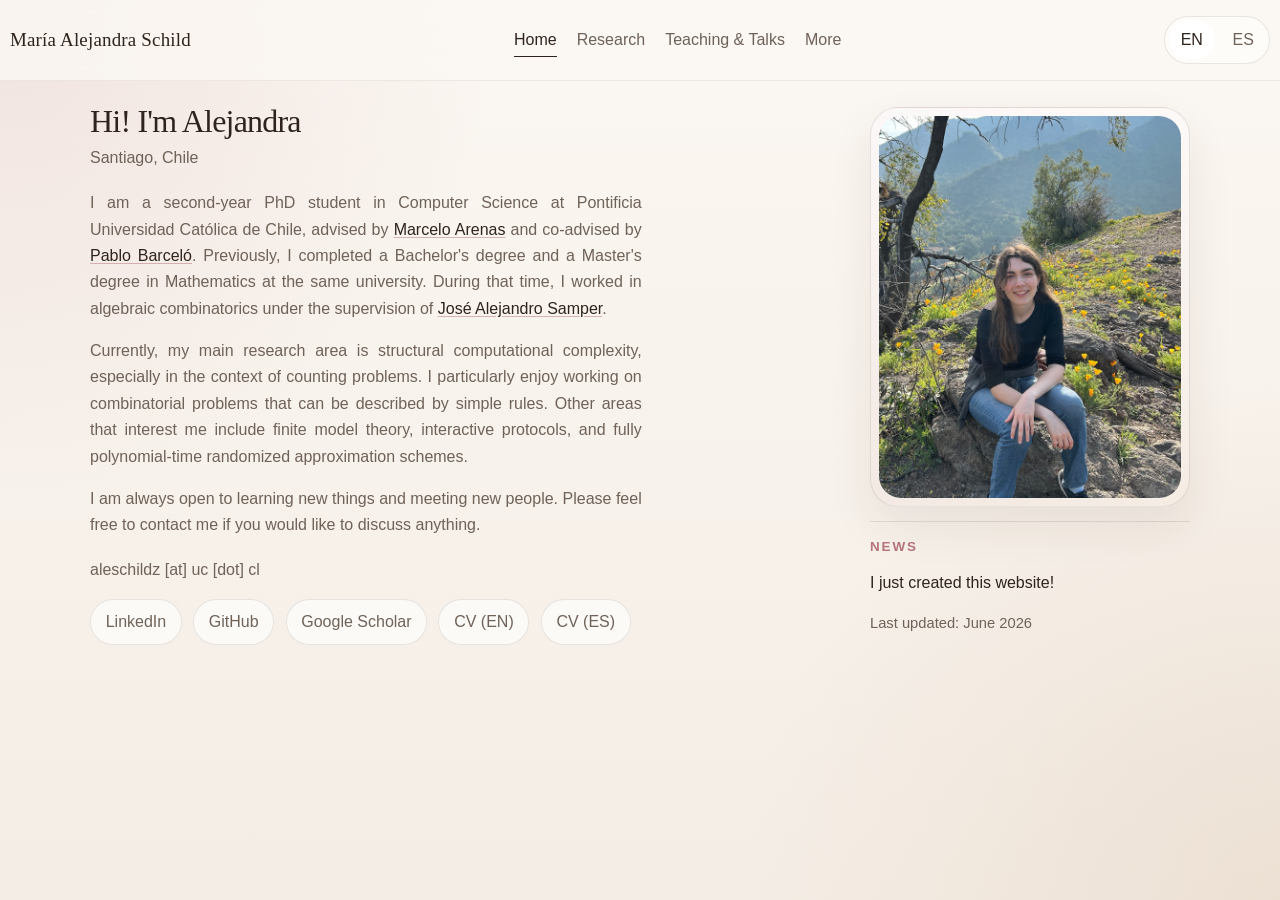
==== index.html @ b71dc9b8 "Initial GitHub Pages site" ====
<!DOCTYPE html>
<html lang="en">
  <head>
    <meta charset="UTF-8" />
    <meta name="viewport" content="width=device-width, initial-scale=1.0" />
    <title>Your Name</title>
    <meta
      name="description"
      content="A bilingual academic website with a light, minimal structure."
    />
    <script>
      window.__assetVersion = Date.now().toString();

      const stylesheet = document.createElement("link");
      stylesheet.rel = "stylesheet";
      stylesheet.href = `assets/styles.css?v=${window.__assetVersion}`;
      document.head.appendChild(stylesheet);
    </script>
    <script type="module">
      import(`./assets/app.js?v=${window.__assetVersion}`);
    </script>
  </head>
  <body data-page="home">
    <div class="page-chrome">
      <header class="site-header">
        <div class="shell nav-shell">
          <a class="brand" href="index.html" id="brand-name"></a>
          <nav class="site-nav" id="site-nav" aria-label="Primary"></nav>
          <div class="language-switch" aria-label="Language switcher">
            <button type="button" data-lang-option="en">EN</button>
            <button type="button" data-lang-option="es">ES</button>
          </div>
        </div>
      </header>

      <main class="shell home-shell">
        <section class="home-layout">
          <div class="home-copy">
            <h1 id="home-title"></h1>
            <p class="home-meta" id="home-meta"></p>
            <div class="prose intro-text" id="home-intro"></div>
            <div class="contact-list" id="home-contact"></div>
            <div class="link-row" id="home-links"></div>
          </div>

          <aside class="home-side">
            <div class="photo-frame" id="photo-frame"></div>
            <section class="news-block">
              <h2 id="news-title"></h2>
              <ul class="news-list" id="news-list"></ul>
              <p class="news-updated" id="news-updated"></p>
            </section>
          </aside>
        </section>
      </main>

      <footer class="site-footer">
        <div class="shell footer-shell" id="footer-shell">
          <p id="footer-text"></p>
        </div>
      </footer>
    </div>
  </body>
</html>
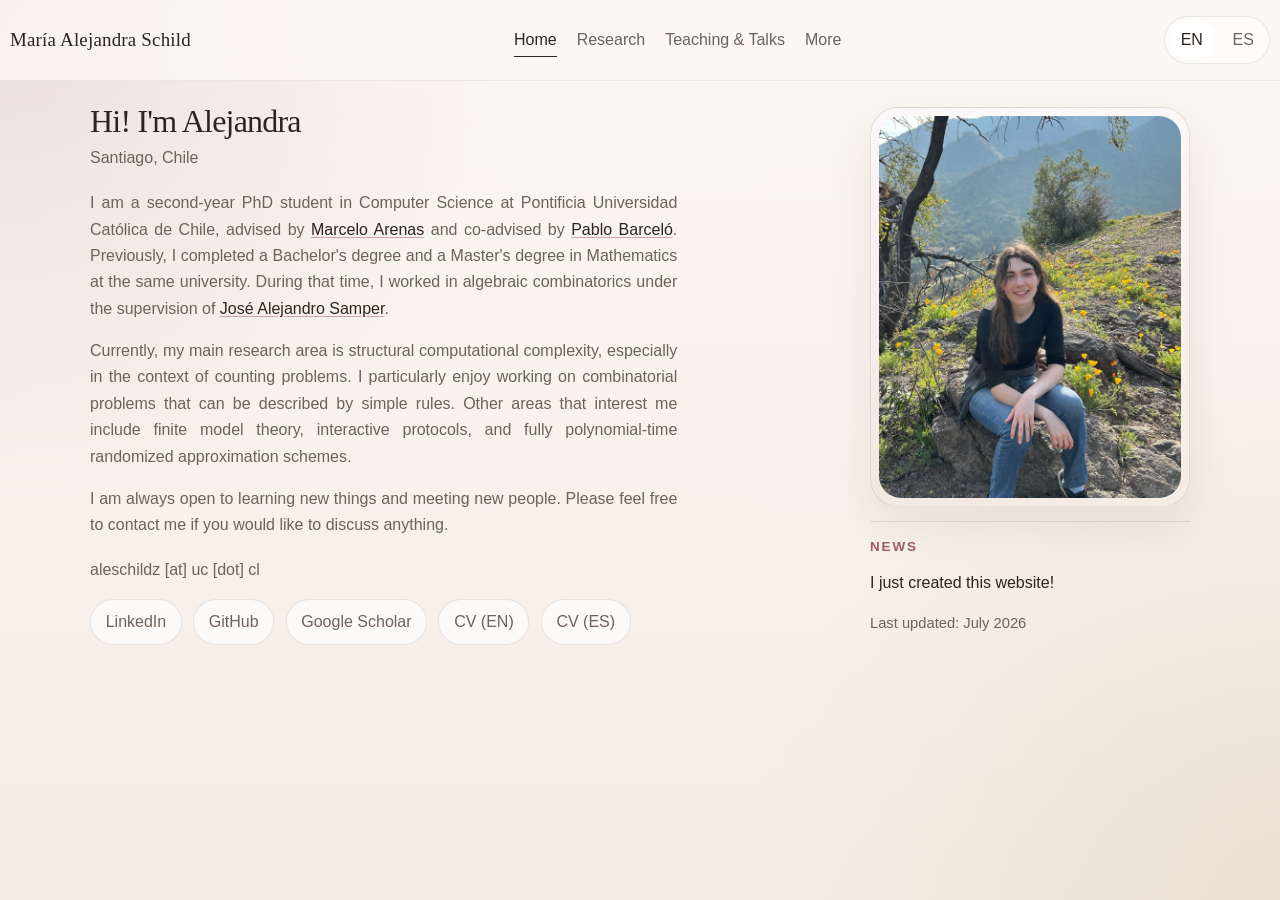
==== commit 4517372c: "Improve site security, readability, and discoverability" ====
--- a/index.html
+++ b/index.html
@@ -3,22 +3,65 @@
   <head>
     <meta charset="UTF-8" />
     <meta name="viewport" content="width=device-width, initial-scale=1.0" />
-    <title>Your Name</title>
+    <title>María Alejandra Schild</title>
     <meta
       name="description"
-      content="A bilingual academic website with a light, minimal structure."
+      content="María Alejandra Schild is a Computer Science PhD student at Pontificia Universidad Católica de Chile working on structural computational complexity and counting problems."
     />
-    <script>
-      window.__assetVersion = Date.now().toString();
-
-      const stylesheet = document.createElement("link");
-      stylesheet.rel = "stylesheet";
-      stylesheet.href = `assets/styles.css?v=${window.__assetVersion}`;
-      document.head.appendChild(stylesheet);
+    <link rel="canonical" href="https://aleschildz.github.io/" />
+    <meta name="robots" content="index, follow" />
+    <meta name="author" content="María Alejandra Schild" />
+    <meta name="theme-color" content="#fbf7f2" />
+    <meta property="og:type" content="website" />
+    <meta property="og:site_name" content="María Alejandra Schild" />
+    <meta property="og:locale" content="en_US" />
+    <meta property="og:locale:alternate" content="es_CL" />
+    <meta property="og:title" content="María Alejandra Schild" />
+    <meta
+      property="og:description"
+      content="Computer Science PhD student working on structural computational complexity and counting problems."
+    />
+    <meta property="og:url" content="https://aleschildz.github.io/" />
+    <meta property="og:image" content="https://aleschildz.github.io/assets/images/social-card.jpg" />
+    <meta property="og:image:width" content="1200" />
+    <meta property="og:image:height" content="630" />
+    <meta
+      property="og:image:alt"
+      content="Portrait and website card for María Alejandra Schild."
+    />
+    <meta name="twitter:card" content="summary_large_image" />
+    <meta name="twitter:title" content="María Alejandra Schild" />
+    <meta
+      name="twitter:description"
+      content="Computer Science PhD student working on structural computational complexity and counting problems."
+    />
+    <meta name="twitter:image" content="https://aleschildz.github.io/assets/images/social-card.jpg" />
+    <script type="application/ld+json">
+      {
+        "@context": "https://schema.org",
+        "@type": "Person",
+        "name": "María Alejandra Schild",
+        "url": "https://aleschildz.github.io/",
+        "image": "https://aleschildz.github.io/assets/images/maria-alejandra-schild.jpg",
+        "affiliation": {
+          "@type": "CollegeOrUniversity",
+          "name": "Pontificia Universidad Católica de Chile",
+          "url": "https://www.uc.cl/"
+        },
+        "alumniOf": {
+          "@type": "CollegeOrUniversity",
+          "name": "Pontificia Universidad Católica de Chile",
+          "url": "https://www.uc.cl/"
+        },
+        "sameAs": [
+          "https://www.linkedin.com/in/maría-alejandra-schild-9a3277403",
+          "https://github.com/aleschildz",
+          "https://scholar.google.com/citations?user=yf-qYlEAAAAJ&hl=en"
+        ]
+      }
     </script>
-    <script type="module">
-      import(`./assets/app.js?v=${window.__assetVersion}`);
-    </script>
+    <link rel="stylesheet" href="assets/styles.css" />
+    <script type="module" src="assets/app.js"></script>
   </head>
   <body data-page="home">
     <div class="page-chrome">
--- a/assets/styles.css
+++ b/assets/styles.css
@@ -0,0 +1,929 @@
+:root {
+  --bg: #fbf7f2;
+  --bg-deep: #f4ede5;
+  --surface: rgba(255, 255, 255, 0.72);
+  --line: rgba(78, 60, 48, 0.12);
+  --line-strong: rgba(78, 60, 48, 0.22);
+  --text: #2f241d;
+  --muted: #6f6258;
+  --accent: #a05c68;
+  --accent-strong: #8f4654;
+  --accent-rgb: 160, 92, 104;
+  --accent-soft: rgba(var(--accent-rgb), 0.12);
+  --shadow: 0 20px 45px rgba(58, 38, 28, 0.08);
+  --shell-gutter: clamp(1.25rem, 4vw, 2.5rem);
+  --shell: min(1120px, calc(100vw - var(--shell-gutter)));
+  --serif: "Baskerville", "Iowan Old Style", "Palatino Linotype",
+    "Book Antiqua", Palatino, serif;
+  --sans: "Avenir Next", "Helvetica Neue", "Segoe UI", sans-serif;
+}
+
+* {
+  box-sizing: border-box;
+}
+
+html {
+  scroll-behavior: smooth;
+}
+
+body {
+  margin: 0;
+  min-height: 100vh;
+  color: var(--text);
+  font-family: var(--sans);
+  line-height: 1.65;
+  background:
+    radial-gradient(circle at top left, rgba(var(--accent-rgb), 0.15), transparent 32%),
+    radial-gradient(circle at bottom right, rgba(226, 206, 187, 0.42), transparent 34%),
+    linear-gradient(180deg, var(--bg) 0%, var(--bg-deep) 100%);
+}
+
+body.has-lightbox {
+  overflow: hidden;
+}
+
+a {
+  color: inherit;
+}
+
+img {
+  display: block;
+  max-width: 100%;
+}
+
+.visually-hidden {
+  position: absolute;
+  width: 1px;
+  height: 1px;
+  overflow: hidden;
+  clip: rect(0, 0, 0, 0);
+  white-space: nowrap;
+}
+
+button {
+  font: inherit;
+}
+
+.shell {
+  width: var(--shell);
+  margin: 0 auto;
+}
+
+.site-header {
+  position: sticky;
+  top: 0;
+  z-index: 10;
+  background: rgba(251, 247, 242, 0.84);
+  backdrop-filter: blur(16px);
+  border-bottom: 1px solid rgba(78, 60, 48, 0.08);
+}
+
+.nav-shell {
+  width: min(1260px, calc(100vw - 1.25rem));
+  display: flex;
+  align-items: center;
+  justify-content: space-between;
+  gap: 1.2rem;
+  padding: 1rem 0;
+}
+
+.brand {
+  font-family: var(--serif);
+  font-size: clamp(1.18rem, 1.48vw, 1.38rem);
+  letter-spacing: 0.01em;
+  text-decoration: none;
+  white-space: nowrap;
+}
+
+.site-nav {
+  display: flex;
+  flex-wrap: wrap;
+  justify-content: center;
+  gap: 1.25rem;
+}
+
+.site-nav a {
+  position: relative;
+  color: var(--muted);
+  text-decoration: none;
+  transition: color 180ms ease;
+}
+
+.site-nav a::after {
+  content: "";
+  position: absolute;
+  left: 0;
+  bottom: -0.25rem;
+  width: 100%;
+  height: 1px;
+  background: currentColor;
+  transform: scaleX(0);
+  transform-origin: center;
+  transition: transform 180ms ease;
+}
+
+.site-nav a:hover,
+.site-nav a[aria-current="page"] {
+  color: var(--text);
+}
+
+.site-nav a:hover::after,
+.site-nav a[aria-current="page"]::after {
+  transform: scaleX(1);
+}
+
+.language-switch {
+  display: inline-flex;
+  gap: 0.35rem;
+  padding: 0.2rem;
+  border-radius: 999px;
+  border: 1px solid var(--line);
+  background: rgba(255, 255, 255, 0.56);
+}
+
+.language-switch button {
+  border: none;
+  padding: 0.4rem 0.75rem;
+  border-radius: 999px;
+  color: var(--muted);
+  background: transparent;
+  cursor: pointer;
+  transition:
+    background-color 180ms ease,
+    color 180ms ease;
+}
+
+.language-switch button.is-active {
+  background: #fff;
+  color: var(--text);
+}
+
+.home-shell {
+  width: min(1100px, calc(100vw - var(--shell-gutter)));
+  padding: clamp(0.9rem, 2vw, 1.5rem) 0 2rem;
+}
+
+.home-layout {
+  width: 100%;
+  display: grid;
+  grid-template-columns: minmax(0, 1fr) minmax(286px, 320px);
+  gap: clamp(2rem, 3.5vw, 3rem);
+  align-items: start;
+}
+
+.home-copy h1,
+.page-header h1,
+.entry-title,
+.essay-section h2,
+.list-section h2 {
+  font-family: var(--serif);
+  font-weight: 500;
+  line-height: 1;
+}
+
+.home-copy h1 {
+  margin: 0;
+  font-size: clamp(1.55rem, 2.5vw, 2.1rem);
+  letter-spacing: -0.025em;
+  max-width: none;
+  white-space: nowrap;
+}
+
+.home-meta {
+  margin: 0.55rem 0 1.15rem;
+  color: var(--muted);
+  font-size: 1rem;
+}
+
+.prose {
+  display: grid;
+  gap: 1rem;
+}
+
+.prose p {
+  margin: 0;
+  max-width: 62ch;
+}
+
+@media (min-width: 700px) {
+  .intro-text p,
+  #valdivia > p {
+    hyphens: auto;
+    hyphenate-limit-chars: 7 3 3;
+    text-align: justify;
+    text-justify: auto;
+    text-wrap: pretty;
+  }
+
+  .intro-text p {
+    max-width: 66ch;
+  }
+}
+
+.intro-text p,
+.page-summary,
+.entry-meta,
+.entry-note,
+.essay-section p,
+.news-item,
+.footer-shell p {
+  color: var(--muted);
+}
+
+.intro-text a,
+.page-summary a,
+.entry-note a,
+.essay-section a {
+  color: var(--text);
+  text-decoration-color: rgba(var(--accent-rgb), 0.5);
+  text-underline-offset: 0.15em;
+  transition:
+    color 180ms ease,
+    text-decoration-color 180ms ease;
+}
+
+.intro-text a:hover,
+.page-summary a:hover,
+.entry-note a:hover,
+.essay-section a:hover {
+  color: var(--accent);
+  text-decoration-color: currentColor;
+}
+
+.contact-list {
+  display: flex;
+  flex-wrap: wrap;
+  gap: 0.45rem 0.9rem;
+  margin-top: 1.15rem;
+}
+
+.contact-item {
+  color: var(--muted);
+  text-decoration: none;
+}
+
+.contact-item:not(:last-child)::after {
+  content: "·";
+  margin-left: 0.9rem;
+  color: rgba(111, 98, 88, 0.55);
+}
+
+.contact-item:hover {
+  color: var(--text);
+}
+
+.link-row,
+.entry-links {
+  display: flex;
+  flex-wrap: wrap;
+  gap: 0.7rem;
+}
+
+.link-row {
+  margin-top: 0.95rem;
+}
+
+.link-chip,
+.entry-link {
+  display: inline-flex;
+  align-items: center;
+  padding: 0.55rem 0.92rem;
+  border-radius: 999px;
+  border: 1px solid var(--line);
+  background: rgba(255, 255, 255, 0.64);
+  color: var(--muted);
+  text-decoration: none;
+  transition:
+    transform 180ms ease,
+    border-color 180ms ease,
+    background-color 180ms ease,
+    color 180ms ease;
+}
+
+.link-chip:hover,
+.entry-link:hover {
+  transform: translateY(-1px);
+  color: var(--text);
+  border-color: var(--line-strong);
+  background: #fff;
+}
+
+.link-chip.is-disabled,
+.entry-link.is-disabled {
+  opacity: 0.55;
+  pointer-events: none;
+}
+
+.home-side {
+  width: 100%;
+  padding-top: 0.15rem;
+}
+
+.photo-frame {
+  position: relative;
+  aspect-ratio: 4 / 5;
+  overflow: hidden;
+  border-radius: 28px;
+  border: 1px solid var(--line);
+  box-shadow: var(--shadow);
+  background:
+    linear-gradient(180deg, rgba(255, 255, 255, 0.78), rgba(255, 255, 255, 0.28)),
+    linear-gradient(135deg, rgba(var(--accent-rgb), 0.18), rgba(240, 227, 214, 0.82));
+}
+
+.photo-inner {
+  position: absolute;
+  inset: 0.48rem;
+  overflow: hidden;
+  border-radius: 22px;
+  background: rgba(255, 255, 255, 0.94);
+}
+
+.photo-inner img {
+  width: 100%;
+  height: 100%;
+  object-fit: cover;
+  object-position: center 22%;
+  box-shadow:
+    0 16px 34px rgba(58, 38, 28, 0.08),
+    0 0 0 1px rgba(255, 255, 255, 0.46);
+}
+
+.photo-placeholder {
+  height: 100%;
+  display: grid;
+  place-items: center;
+  text-align: center;
+  padding: 2rem;
+  color: var(--muted);
+  font-family: var(--serif);
+  font-size: 1.2rem;
+}
+
+.news-block {
+  margin-top: 0.85rem;
+  padding-top: 0.9rem;
+  border-top: 1px solid var(--line);
+}
+
+.news-block h2 {
+  margin: 0;
+  font-size: 0.84rem;
+  letter-spacing: 0.14em;
+  text-transform: uppercase;
+  color: var(--accent);
+  font-weight: 700;
+}
+
+.news-list {
+  list-style: none;
+  margin: 0.75rem 0 0;
+  padding: 0;
+  display: grid;
+  gap: 0.7rem;
+}
+
+.news-item {
+  display: block;
+}
+
+.news-text {
+  color: var(--text);
+}
+
+.news-updated {
+  margin: 0.9rem 0 0;
+  color: var(--muted);
+  font-size: 0.92rem;
+}
+
+.page-shell {
+  padding: clamp(2rem, 4vw, 3.3rem) 0 4rem;
+}
+
+.site-load-error {
+  max-width: 42rem;
+  margin: 2rem auto;
+  padding: 1rem 1.15rem;
+  border: 1px solid var(--line);
+  border-radius: 14px;
+  background: var(--surface);
+  color: var(--text);
+  text-align: center;
+}
+
+.page-header {
+  max-width: 46rem;
+  margin-bottom: 2.4rem;
+}
+
+.page-header h1 {
+  margin: 0 0 0.8rem;
+  font-size: clamp(2.3rem, 5vw, 3.8rem);
+}
+
+.page-summary {
+  margin: 0;
+  max-width: 60ch;
+}
+
+.split-section {
+  display: grid;
+  grid-template-columns: repeat(2, minmax(0, 1fr));
+  gap: 3rem;
+  align-items: start;
+}
+
+.list-section h2,
+.essay-section h2 {
+  margin: 0 0 1rem;
+  font-size: clamp(1.45rem, 3vw, 2rem);
+}
+
+.entry-list {
+  border-top: 1px solid var(--line);
+}
+
+.entry {
+  padding: 1.3rem 0 1.45rem;
+  border-bottom: 1px solid var(--line);
+}
+
+.entry-top {
+  display: flex;
+  justify-content: space-between;
+  align-items: flex-start;
+  gap: 1rem;
+}
+
+.entry-title {
+  margin: 0;
+  font-size: 1.45rem;
+}
+
+.status-pill {
+  flex-shrink: 0;
+  display: inline-flex;
+  align-items: center;
+  padding: 0.35rem 0.7rem;
+  border-radius: 999px;
+  border: 1px solid rgba(var(--accent-rgb), 0.22);
+  background: var(--accent-soft);
+  color: var(--accent-strong);
+  font-size: 0.76rem;
+  font-weight: 700;
+  letter-spacing: 0.08em;
+  text-transform: uppercase;
+}
+
+.paper-tag {
+  --tag-color: var(--accent-strong);
+  --tag-bg: var(--accent-soft);
+  --tag-border: rgba(var(--accent-rgb), 0.24);
+  border-color: var(--tag-border);
+  background: var(--tag-bg);
+  color: var(--tag-color);
+  font-size: 0.78rem;
+  letter-spacing: 0.03em;
+  text-transform: lowercase;
+}
+
+.paper-tag[data-tag="preprint"] {
+  --tag-color: var(--accent-strong);
+  --tag-bg: rgba(var(--accent-rgb), 0.13);
+  --tag-border: rgba(var(--accent-rgb), 0.24);
+}
+
+.paper-tag[data-tag="conference"] {
+  --tag-color: #704a64;
+  --tag-bg: rgba(135, 100, 122, 0.13);
+  --tag-border: rgba(135, 100, 122, 0.24);
+}
+
+.paper-tag[data-tag="journal"] {
+  --tag-color: #4f6548;
+  --tag-bg: rgba(102, 121, 95, 0.13);
+  --tag-border: rgba(102, 121, 95, 0.25);
+}
+
+.paper-tag[data-tag="workshop"] {
+  --tag-color: #42696d;
+  --tag-bg: rgba(93, 125, 128, 0.13);
+  --tag-border: rgba(93, 125, 128, 0.25);
+}
+
+.paper-tag[data-tag="report"] {
+  --tag-color: #7b4e34;
+  --tag-bg: rgba(154, 108, 79, 0.13);
+  --tag-border: rgba(154, 108, 79, 0.25);
+}
+
+.paper-title a {
+  text-decoration: none;
+  text-decoration-color: rgba(var(--accent-rgb), 0);
+  text-underline-offset: 0.16em;
+  transition:
+    color 180ms ease,
+    text-decoration-color 180ms ease;
+}
+
+.paper-title a:hover {
+  color: var(--accent);
+  text-decoration: underline;
+  text-decoration-color: currentColor;
+}
+
+.paper-authors {
+  color: var(--text);
+}
+
+.paper-highlight {
+  width: fit-content;
+  max-width: 100%;
+  margin: 0.85rem 0 0;
+  padding: 0.38rem 0.72rem;
+  border: 1px solid rgba(var(--accent-rgb), 0.24);
+  border-radius: 999px;
+  background: rgba(255, 255, 255, 0.58);
+  color: #8f5660;
+  font-size: 0.92rem;
+  line-height: 1.35;
+}
+
+.paper-list.is-empty {
+  border-bottom: 1px solid var(--line);
+}
+
+.paper-empty {
+  margin: 0;
+  padding: 1.3rem 0 1.45rem;
+  color: var(--muted);
+}
+
+.entry-meta {
+  margin: 0.45rem 0 0;
+}
+
+.entry-context {
+  margin: 0.35rem 0 0;
+  color: var(--muted);
+}
+
+.entry-links {
+  margin-top: 0.9rem;
+}
+
+body[data-page="teaching"] .split-section {
+  gap: clamp(3.4rem, 7vw, 6rem);
+}
+
+body[data-page="teaching"] .entry {
+  padding: 0.9rem 0 1.08rem;
+}
+
+body[data-page="teaching"] .entry-title {
+  font-size: clamp(1.07rem, 1.65vw, 1.2rem);
+  line-height: 1.13;
+}
+
+body[data-page="teaching"] .entry-meta,
+body[data-page="teaching"] .entry-context {
+  margin-top: 0.16rem;
+  font-size: 0.95rem;
+  line-height: 1.4;
+}
+
+body[data-page="teaching"] .entry-links {
+  margin-top: 0.48rem;
+}
+
+body[data-page="teaching"] .entry-link {
+  padding: 0.42rem 0.72rem;
+  font-size: 0.92rem;
+}
+
+body[data-page="teaching"] .entry-details {
+  margin-top: 0.42rem;
+}
+
+body[data-page="research"] .page-header {
+  margin: 0;
+}
+
+.entry-details {
+  margin-top: 0.9rem;
+}
+
+.entry-details summary {
+  cursor: pointer;
+  width: fit-content;
+  color: var(--accent);
+  list-style: none;
+}
+
+.entry-details summary::-webkit-details-marker {
+  display: none;
+}
+
+.entry-details[open] summary {
+  margin-bottom: 0.7rem;
+}
+
+.entry-note {
+  display: grid;
+  gap: 0.75rem;
+  max-width: 62ch;
+}
+
+.entry-note p {
+  margin: 0;
+}
+
+.essay-grid {
+  display: grid;
+  grid-template-columns: repeat(2, minmax(0, 1fr));
+  gap: 2.5rem;
+}
+
+body[data-page="beyond"] .page-header {
+  margin: 0;
+}
+
+body[data-page="beyond"] .essay-grid {
+  gap: clamp(3.4rem, 7vw, 6rem);
+}
+
+.essay-section {
+  padding-top: 1rem;
+  border-top: 1px solid var(--line);
+}
+
+.essay-section p {
+  margin: 0 0 0.9rem;
+  max-width: 60ch;
+}
+
+.book-list {
+  display: grid;
+  gap: 0;
+  margin: 1.25rem 0 0;
+  padding: 0;
+  list-style: none;
+  max-width: 60ch;
+  border-top: 1px solid var(--line);
+}
+
+.book-list li {
+  padding: 0.7rem 0 0.76rem;
+  border-bottom: 1px solid rgba(78, 60, 48, 0.09);
+  color: var(--muted);
+  line-height: 1.5;
+}
+
+.book-author,
+.book-title {
+  color: var(--text);
+}
+
+.book-title {
+  font-style: italic;
+}
+
+.book-separator {
+  color: rgba(111, 98, 88, 0.7);
+}
+
+/* Compact galleries for personal sections, such as the Valdivia 2 x 2 set. */
+.image-gallery {
+  display: grid;
+  grid-template-columns: repeat(2, minmax(0, 1fr));
+  gap: 0.62rem;
+  width: min(100%, 34rem);
+  margin-top: 1.25rem;
+}
+
+.image-gallery-button {
+  position: relative;
+  display: block;
+  width: 100%;
+  aspect-ratio: 1;
+  padding: 0;
+  overflow: hidden;
+  border: 1px solid var(--line);
+  border-radius: 12px;
+  background: rgba(255, 255, 255, 0.72);
+  cursor: zoom-in;
+  box-shadow: 0 12px 28px rgba(58, 38, 28, 0.07);
+  transition:
+    transform 180ms ease,
+    border-color 180ms ease,
+    box-shadow 180ms ease;
+}
+
+.image-gallery-button:hover {
+  transform: translateY(-2px);
+  border-color: var(--line-strong);
+  box-shadow: 0 16px 32px rgba(58, 38, 28, 0.1);
+}
+
+.image-gallery-button:focus-visible,
+.image-lightbox-button:focus-visible {
+  outline: 2px solid rgba(var(--accent-rgb), 0.75);
+  outline-offset: 3px;
+}
+
+.image-gallery-button img {
+  width: 100%;
+  height: 100%;
+  object-fit: cover;
+}
+
+/* Shared overlay for enlarged gallery images. */
+.image-lightbox[hidden] {
+  display: none;
+}
+
+.image-lightbox {
+  position: fixed;
+  inset: 0;
+  z-index: 100;
+  display: grid;
+  grid-template-columns: minmax(2.8rem, 1fr) minmax(0, auto) minmax(2.8rem, 1fr);
+  align-items: center;
+  justify-items: center;
+  gap: clamp(0.6rem, 2vw, 1.25rem);
+  padding: clamp(1rem, 4vw, 2rem);
+  background: rgba(32, 25, 21, 0.82);
+  backdrop-filter: blur(14px);
+}
+
+.image-lightbox-frame {
+  display: grid;
+  justify-items: center;
+  gap: 0.85rem;
+  margin: 0;
+}
+
+.image-lightbox-image {
+  max-width: min(78vw, 980px);
+  max-height: 76vh;
+  object-fit: contain;
+  border-radius: 16px;
+  box-shadow: 0 28px 70px rgba(0, 0, 0, 0.34);
+}
+
+.image-lightbox-caption {
+  margin: 0;
+  color: rgba(255, 255, 255, 0.84);
+  font-size: 0.95rem;
+  text-align: center;
+}
+
+.image-lightbox-button {
+  display: inline-grid;
+  place-items: center;
+  width: 2.7rem;
+  height: 2.7rem;
+  border: 1px solid rgba(255, 255, 255, 0.26);
+  border-radius: 999px;
+  background: rgba(255, 255, 255, 0.16);
+  color: #fff;
+  cursor: pointer;
+  line-height: 1;
+  transition:
+    background-color 180ms ease,
+    border-color 180ms ease,
+    transform 180ms ease;
+}
+
+.image-lightbox-button:hover {
+  transform: translateY(-1px);
+  border-color: rgba(255, 255, 255, 0.44);
+  background: rgba(255, 255, 255, 0.24);
+}
+
+.image-lightbox-close {
+  position: absolute;
+  top: clamp(0.8rem, 2vw, 1.4rem);
+  right: clamp(0.8rem, 2vw, 1.4rem);
+}
+
+.site-footer {
+  padding: 0 0 2rem;
+}
+
+.footer-shell p {
+  margin: 0;
+  text-align: center;
+  font-size: 0.92rem;
+}
+
+.footer-shell.is-hidden {
+  display: none;
+}
+
+@media (max-width: 780px) {
+  .nav-shell {
+    flex-wrap: wrap;
+    justify-content: center;
+    padding: 0.82rem 0;
+  }
+
+  .home-layout,
+  .split-section,
+  .essay-grid {
+    grid-template-columns: 1fr;
+  }
+
+  .home-layout {
+    align-items: start;
+  }
+
+  .home-side {
+    max-width: 420px;
+  }
+}
+
+@media (max-width: 640px) {
+  :root {
+    --shell-gutter: 1.25rem;
+    --shell: calc(100vw - var(--shell-gutter));
+  }
+
+  .site-header {
+    position: static;
+  }
+
+  .site-nav {
+    gap: 0.85rem;
+  }
+
+  .brand {
+    font-size: 1.12rem;
+  }
+
+  .home-copy h1 {
+    font-size: clamp(1.4rem, 7.8vw, 1.85rem);
+    max-width: none;
+    white-space: normal;
+  }
+
+  .page-shell {
+    padding-bottom: 3rem;
+  }
+
+  .home-shell {
+    width: var(--shell);
+    padding-top: 0.75rem;
+  }
+
+  .home-layout {
+    gap: 1rem;
+  }
+
+  .contact-list {
+    gap: 0.4rem 0.75rem;
+  }
+
+  .entry-top {
+    flex-direction: column;
+    gap: 0.6rem;
+  }
+
+  .photo-frame {
+    border-radius: 22px;
+  }
+
+  .image-gallery {
+    gap: 0.5rem;
+  }
+
+  .image-gallery-button {
+    border-radius: 10px;
+  }
+
+  .image-lightbox {
+    grid-template-columns: 1fr 1fr;
+    align-content: center;
+    gap: 0.9rem;
+  }
+
+  .image-lightbox-frame {
+    grid-column: 1 / -1;
+    grid-row: 1;
+  }
+
+  .image-lightbox-image {
+    max-width: 92vw;
+    max-height: 72vh;
+    border-radius: 13px;
+  }
+
+  .image-lightbox-previous {
+    justify-self: end;
+  }
+
+  .image-lightbox-next {
+    justify-self: start;
+  }
+}
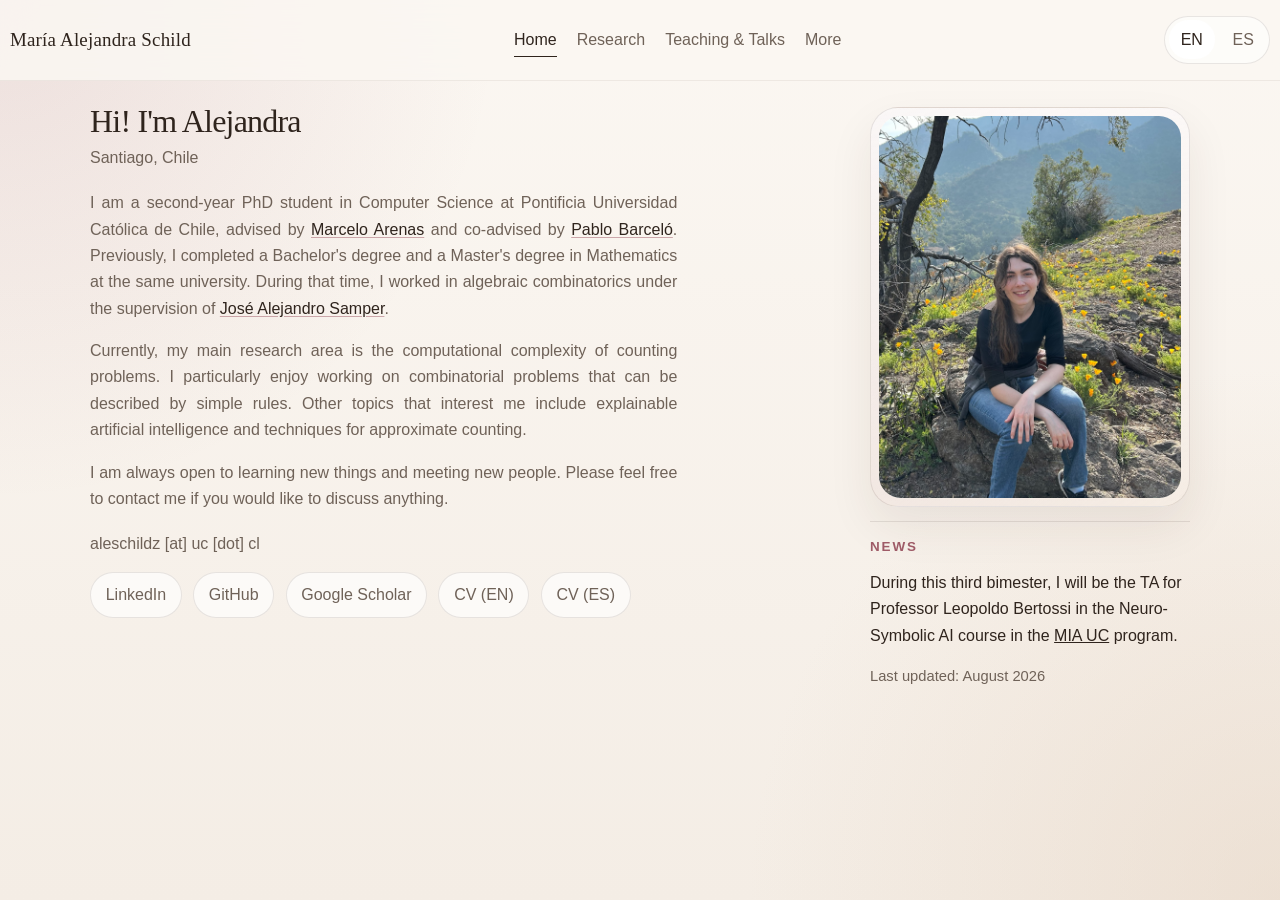
==== commit b9adbae5: "Update LinkedIn profile link" ====
--- a/index.html
+++ b/index.html
@@ -54,7 +54,7 @@
           "url": "https://www.uc.cl/"
         },
         "sameAs": [
-          "https://www.linkedin.com/in/maría-alejandra-schild-9a3277403",
+          "https://www.linkedin.com/in/aleschildz",
           "https://github.com/aleschildz",
           "https://scholar.google.com/citations?user=yf-qYlEAAAAJ&hl=en"
         ]
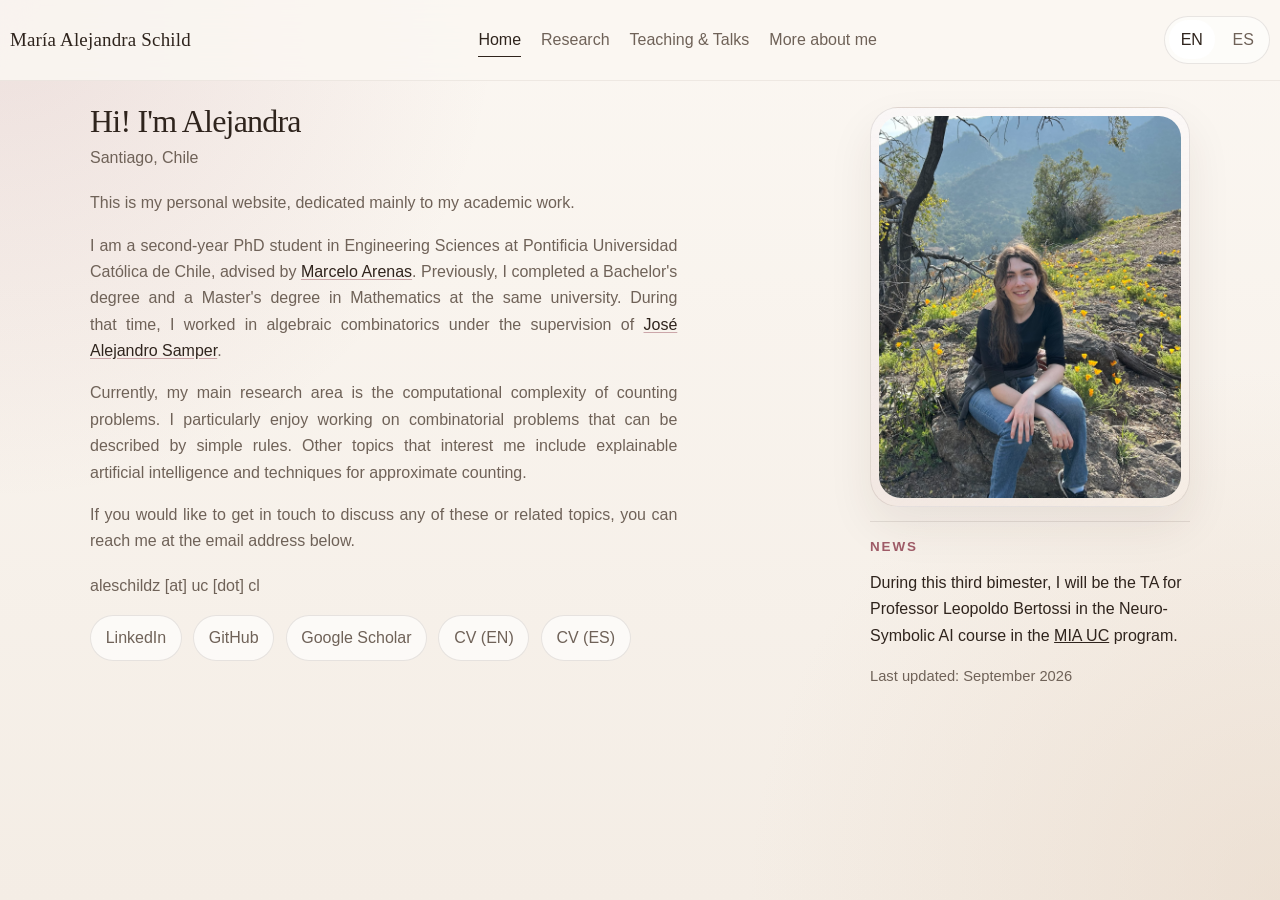
==== commit 14205b2d: "Update bilingual homepage copy and navigation" ====
--- a/index.html
+++ b/index.html
@@ -6,7 +6,7 @@
     <title>María Alejandra Schild</title>
     <meta
       name="description"
-      content="María Alejandra Schild is a Computer Science PhD student at Pontificia Universidad Católica de Chile working on structural computational complexity and counting problems."
+      content="María Alejandra Schild is an Engineering Sciences PhD student at Pontificia Universidad Católica de Chile working on structural computational complexity and counting problems."
     />
     <link rel="canonical" href="https://aleschildz.github.io/" />
     <meta name="robots" content="index, follow" />
@@ -19,7 +19,7 @@
     <meta property="og:title" content="María Alejandra Schild" />
     <meta
       property="og:description"
-      content="Computer Science PhD student working on structural computational complexity and counting problems."
+      content="Engineering Sciences PhD student working on structural computational complexity and counting problems."
     />
     <meta property="og:url" content="https://aleschildz.github.io/" />
     <meta property="og:image" content="https://aleschildz.github.io/assets/images/social-card.jpg" />
@@ -33,7 +33,7 @@
     <meta name="twitter:title" content="María Alejandra Schild" />
     <meta
       name="twitter:description"
-      content="Computer Science PhD student working on structural computational complexity and counting problems."
+      content="Engineering Sciences PhD student working on structural computational complexity and counting problems."
     />
     <meta name="twitter:image" content="https://aleschildz.github.io/assets/images/social-card.jpg" />
     <script type="application/ld+json">
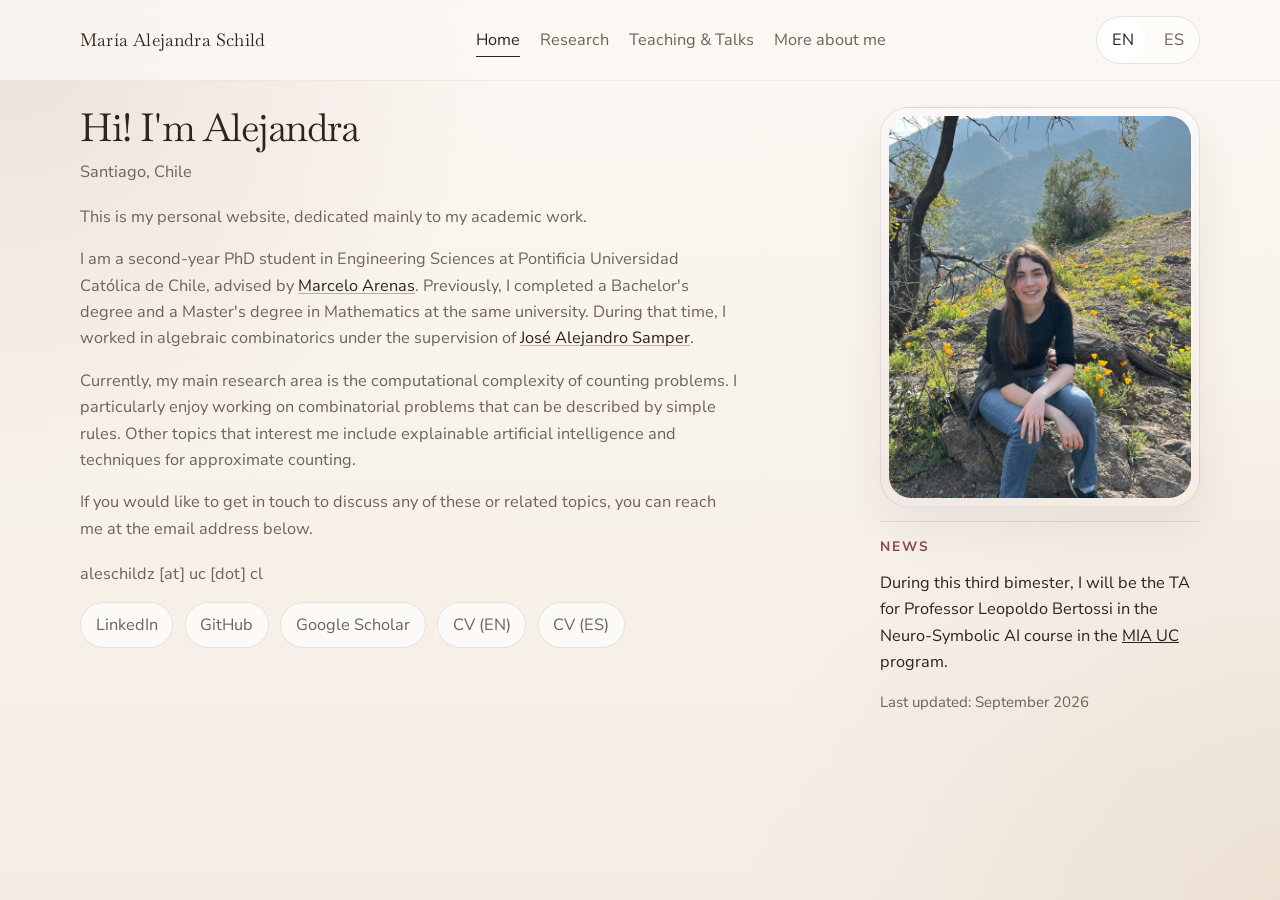
==== commit 57bd3e80: "Apply first design round with responsive layout, fallback fonts and icons" ====
--- a/index.html
+++ b/index.html
@@ -60,6 +60,8 @@
         ]
       }
     </script>
+    <link rel="icon" href="favicon.ico" sizes="16x16 32x32 48x48" />
+    <link rel="apple-touch-icon" href="apple-touch-icon.png" />
     <link rel="stylesheet" href="assets/styles.css" />
     <script type="module" src="assets/app.js"></script>
   </head>
@@ -86,8 +88,20 @@
             <div class="link-row" id="home-links"></div>
           </div>
 
+          <div class="photo-frame" id="photo-frame">
+            <div class="photo-inner">
+              <img
+                src="assets/images/maria-alejandra-schild.jpg"
+                alt="Portrait of María Alejandra Schild"
+                width="1280"
+                height="1600"
+                decoding="async"
+                fetchpriority="high"
+              />
+            </div>
+          </div>
+
           <aside class="home-side">
-            <div class="photo-frame" id="photo-frame"></div>
             <section class="news-block">
               <h2 id="news-title"></h2>
               <ul class="news-list" id="news-list"></ul>
--- a/assets/styles.css
+++ b/assets/styles.css
@@ -11,11 +11,49 @@
   --accent-rgb: 160, 92, 104;
   --accent-soft: rgba(var(--accent-rgb), 0.12);
   --shadow: 0 20px 45px rgba(58, 38, 28, 0.08);
-  --shell-gutter: clamp(1.25rem, 4vw, 2.5rem);
+  --shell-gutter: 40px;
   --shell: min(1120px, calc(100vw - var(--shell-gutter)));
-  --serif: "Baskerville", "Iowan Old Style", "Palatino Linotype",
+  --serif: "Baskerville", "Baskervville", "Iowan Old Style", "Palatino Linotype",
     "Book Antiqua", Palatino, serif;
-  --sans: "Avenir Next", "Helvetica Neue", "Segoe UI", sans-serif;
+  --sans: "Avenir Next", "Nunito Sans", "Helvetica Neue", "Segoe UI", sans-serif;
+}
+
+/* Self-hosted fallbacks for devices without Baskerville or Avenir Next (Windows, Android).
+   size-adjust matches their width and letter heights to the Apple fonts; Macs and iPhones never download them. */
+@font-face {
+  font-family: "Baskervville";
+  src: url("fonts/baskervville-latin-400-normal.woff2") format("woff2");
+  font-weight: 400;
+  font-style: normal;
+  font-display: swap;
+  size-adjust: 93%;
+}
+
+@font-face {
+  font-family: "Nunito Sans";
+  src: url("fonts/nunito-sans-latin-400-normal.woff2") format("woff2");
+  font-weight: 400;
+  font-style: normal;
+  font-display: swap;
+  size-adjust: 102%;
+}
+
+@font-face {
+  font-family: "Nunito Sans";
+  src: url("fonts/nunito-sans-latin-400-italic.woff2") format("woff2");
+  font-weight: 400;
+  font-style: italic;
+  font-display: swap;
+  size-adjust: 102%;
+}
+
+@font-face {
+  font-family: "Nunito Sans";
+  src: url("fonts/nunito-sans-latin-700-normal.woff2") format("woff2");
+  font-weight: 700;
+  font-style: normal;
+  font-display: swap;
+  size-adjust: 102%;
 }
 
 * {
@@ -79,7 +117,7 @@
 }
 
 .nav-shell {
-  width: min(1260px, calc(100vw - 1.25rem));
+  width: var(--shell);
   display: flex;
   align-items: center;
   justify-content: space-between;
@@ -159,16 +197,33 @@
 }
 
 .home-shell {
-  width: min(1100px, calc(100vw - var(--shell-gutter)));
   padding: clamp(0.9rem, 2vw, 1.5rem) 0 2rem;
 }
 
+/* The portrait is its own grid item so mobile can place it inside the intro text. */
 .home-layout {
   width: 100%;
   display: grid;
   grid-template-columns: minmax(0, 1fr) minmax(286px, 320px);
-  gap: clamp(2rem, 3.5vw, 3rem);
+  grid-template-rows: auto 1fr;
+  column-gap: clamp(2rem, 3.5vw, 3rem);
   align-items: start;
+}
+
+.home-copy {
+  grid-column: 1;
+  grid-row: 1 / span 2;
+}
+
+.home-layout > .photo-frame {
+  grid-column: 2;
+  grid-row: 1;
+  margin-top: 0.15rem;
+}
+
+.home-side {
+  grid-column: 2;
+  grid-row: 2;
 }
 
 .home-copy h1,
@@ -183,10 +238,10 @@
 
 .home-copy h1 {
   margin: 0;
-  font-size: clamp(1.55rem, 2.5vw, 2.1rem);
+  font-size: clamp(1.9rem, 1rem + 2vw, 2.6rem);
   letter-spacing: -0.025em;
-  max-width: none;
-  white-space: nowrap;
+  line-height: 1.1;
+  text-wrap: balance;
 }
 
 .home-meta {
@@ -208,10 +263,6 @@
 @media (min-width: 700px) {
   .intro-text p,
   #valdivia > p {
-    hyphens: auto;
-    hyphenate-limit-chars: 7 3 3;
-    text-align: justify;
-    text-justify: auto;
     text-wrap: pretty;
   }
 
@@ -233,7 +284,8 @@
 .intro-text a,
 .page-summary a,
 .entry-note a,
-.essay-section a {
+.essay-section a,
+.paper-venue a {
   color: var(--text);
   text-decoration-color: rgba(var(--accent-rgb), 0.5);
   text-underline-offset: 0.15em;
@@ -245,8 +297,9 @@
 .intro-text a:hover,
 .page-summary a:hover,
 .entry-note a:hover,
-.essay-section a:hover {
-  color: var(--accent);
+.essay-section a:hover,
+.paper-venue a:hover {
+  color: var(--accent-strong);
   text-decoration-color: currentColor;
 }
 
@@ -314,11 +367,6 @@
   pointer-events: none;
 }
 
-.home-side {
-  width: 100%;
-  padding-top: 0.15rem;
-}
-
 .photo-frame {
   position: relative;
   aspect-ratio: 4 / 5;
@@ -371,7 +419,7 @@
   font-size: 0.84rem;
   letter-spacing: 0.14em;
   text-transform: uppercase;
-  color: var(--accent);
+  color: var(--accent-strong);
   font-weight: 700;
 }
 
@@ -528,7 +576,7 @@
 }
 
 .paper-title a:hover {
-  color: var(--accent);
+  color: var(--accent-strong);
   text-decoration: underline;
   text-decoration-color: currentColor;
 }
@@ -610,19 +658,52 @@
   margin: 0;
 }
 
+/* Research title matches the section titles; paper titles stay one step below it. */
+body[data-page="research"] .page-header h1 {
+  margin: 0 0 1rem;
+  font-size: clamp(1.75rem, 3vw, 2rem);
+  overflow-wrap: break-word;
+  hyphens: auto;
+}
+
+body[data-page="research"] .entry-title {
+  font-size: 1.45rem;
+}
+
 .entry-details {
   margin-top: 0.9rem;
 }
 
 .entry-details summary {
+  padding-right: 0.15em;
   cursor: pointer;
   width: fit-content;
-  color: var(--accent);
+  color: var(--accent-strong);
   list-style: none;
 }
 
 .entry-details summary::-webkit-details-marker {
   display: none;
+}
+
+/* Small chevron that signals the note can be opened; it turns when the note is open. */
+.entry-details-tail {
+  white-space: nowrap;
+}
+
+.entry-details-chevron {
+  display: inline-block;
+  width: 0.36em;
+  height: 0.36em;
+  margin-left: 0.45em;
+  border-right: 1.5px solid currentColor;
+  border-bottom: 1.5px solid currentColor;
+  transform: translateY(-0.2em) rotate(45deg);
+  transition: transform 180ms ease;
+}
+
+.entry-details[open] .entry-details-chevron {
+  transform: translateY(0.05em) rotate(-135deg);
 }
 
 .entry-details[open] summary {
@@ -822,11 +903,31 @@
   display: none;
 }
 
+/* Narrow desktops: slightly tighter header gaps so the Spanish menu still fits on one row. */
+@media (min-width: 781px) and (max-width: 820px) {
+  .nav-shell,
+  .site-nav {
+    column-gap: 1rem;
+  }
+}
+
 @media (max-width: 780px) {
+  /* Compact header: name and language switch share the first row when they fit, navigation goes below. */
   .nav-shell {
     flex-wrap: wrap;
-    justify-content: center;
-    padding: 0.82rem 0;
+    gap: 0.55rem 1rem;
+    padding: 0.75rem 0 0.8rem;
+  }
+
+  .brand {
+    white-space: normal;
+  }
+
+  .site-nav {
+    order: 3;
+    flex-basis: 100%;
+    justify-content: flex-start;
+    gap: 0.35rem 1.1rem;
   }
 
   .home-layout,
@@ -835,27 +936,61 @@
     grid-template-columns: 1fr;
   }
 
+  /* Single column: the portrait sits after the first intro paragraph, the news at the end. */
   .home-layout {
-    align-items: start;
+    grid-template-rows: none;
+  }
+
+  .home-copy,
+  #home-intro {
+    display: contents;
+  }
+
+  #home-intro > p + p {
+    margin-top: 1rem;
+  }
+
+  .home-layout > .photo-frame {
+    grid-column: auto;
+    grid-row: auto;
+    order: 1;
+    width: min(100%, 360px);
+    margin: 1.3rem 0 0.3rem;
+  }
+
+  #home-intro > p + p,
+  #home-contact,
+  #home-links {
+    order: 2;
   }
 
   .home-side {
+    grid-column: auto;
+    grid-row: auto;
+    order: 3;
     max-width: 420px;
+    margin-top: 1.4rem;
+  }
+}
+
+/* Very narrow phones (for example 320 px): keep the name and the language switch on one row. */
+@media (max-width: 340px) {
+  .nav-shell {
+    column-gap: 0.6rem;
+  }
+
+  .language-switch button {
+    padding-inline: 0.55rem;
   }
 }
 
 @media (max-width: 640px) {
-  :root {
-    --shell-gutter: 1.25rem;
-    --shell: calc(100vw - var(--shell-gutter));
-  }
-
   .site-header {
     position: static;
   }
 
   .site-nav {
-    gap: 0.85rem;
+    gap: 0.3rem 0.95rem;
   }
 
   .brand {
@@ -864,8 +999,6 @@
 
   .home-copy h1 {
     font-size: clamp(1.4rem, 7.8vw, 1.85rem);
-    max-width: none;
-    white-space: normal;
   }
 
   .page-shell {
@@ -873,12 +1006,7 @@
   }
 
   .home-shell {
-    width: var(--shell);
     padding-top: 0.75rem;
-  }
-
-  .home-layout {
-    gap: 1rem;
   }
 
   .contact-list {
